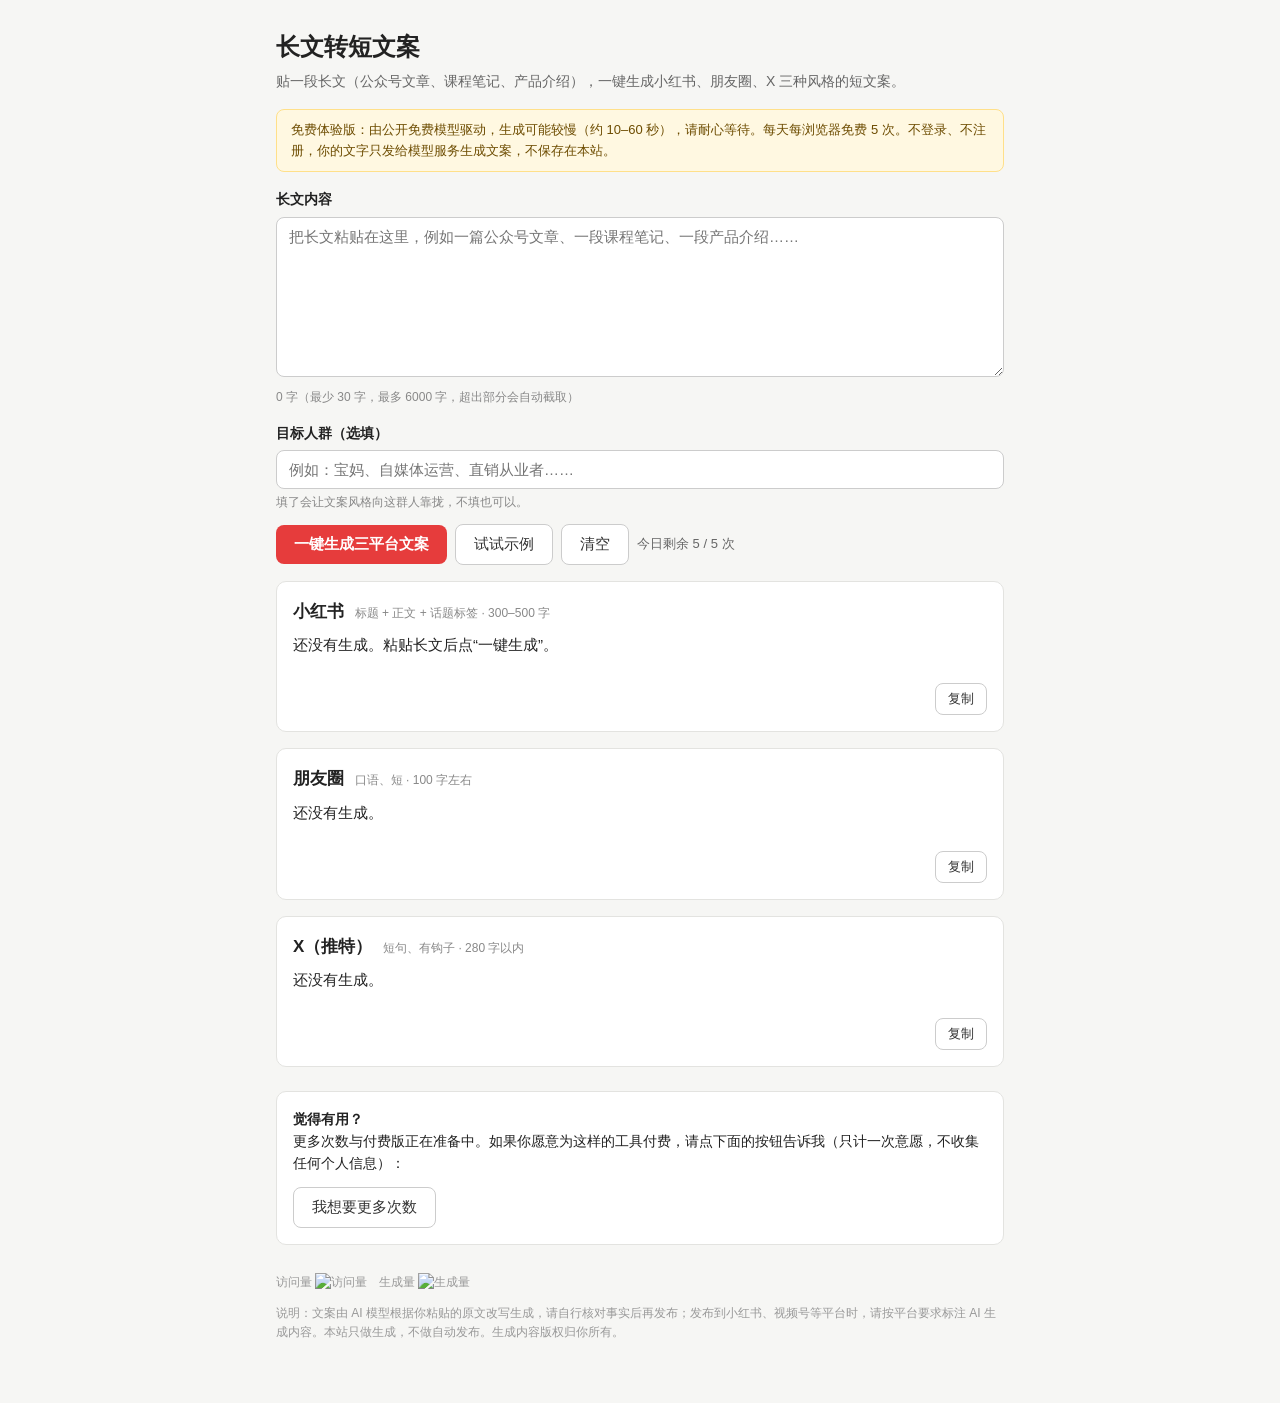
==== shortcopy/index.html @ 8d43e3bd "Add shortcopy MVP: long-text to multi-platform short copy tool (free, no login)" ====
<!DOCTYPE html>
<html lang="zh-CN">
<head>
<meta charset="UTF-8">
<meta name="viewport" content="width=device-width, initial-scale=1.0">
<title>长文转短文案 · 免费体验版</title>
<meta name="description" content="贴一段长文，一键生成小红书、朋友圈、X 三种风格的短文案。免费体验版，每天每浏览器免费 5 次。">
<style>
  * { box-sizing: border-box; }
  body { margin: 0; font-family: -apple-system, "PingFang SC", "Microsoft YaHei", sans-serif; background: #f6f6f4; color: #222; line-height: 1.6; }
  .wrap { max-width: 760px; margin: 0 auto; padding: 20px 16px 48px; }
  h1 { font-size: 24px; margin: 8px 0 4px; }
  .sub { color: #666; font-size: 14px; margin: 0 0 16px; }
  .notice { background: #fff8e1; border: 1px solid #ffe08a; border-radius: 8px; padding: 10px 14px; font-size: 13px; color: #6d4c00; margin-bottom: 16px; }
  label { font-weight: 600; font-size: 14px; display: block; margin: 14px 0 6px; }
  textarea, input[type=text] { width: 100%; border: 1px solid #ccc; border-radius: 8px; padding: 10px 12px; font-size: 15px; font-family: inherit; background: #fff; }
  textarea { min-height: 160px; resize: vertical; }
  .hint { font-size: 12px; color: #888; margin-top: 4px; }
  .row { display: flex; gap: 8px; margin-top: 12px; flex-wrap: wrap; align-items: center; }
  button { border: none; border-radius: 8px; padding: 10px 18px; font-size: 15px; cursor: pointer; }
  button.primary { background: #e63c3c; color: #fff; font-weight: 600; }
  button.primary:disabled { background: #ccc; cursor: not-allowed; }
  button.ghost { background: #fff; border: 1px solid #ccc; color: #333; }
  button.small { padding: 6px 12px; font-size: 13px; }
  .quota { font-size: 13px; color: #666; }
  .card { background: #fff; border: 1px solid #e3e3e0; border-radius: 10px; padding: 16px; margin-top: 16px; }
  .card h2 { font-size: 17px; margin: 0 0 8px; }
  .card h2 .tag { font-size: 12px; color: #888; font-weight: 400; margin-left: 6px; }
  .out { white-space: pre-wrap; word-break: break-word; font-size: 15px; min-height: 40px; }
  .out.loading { color: #888; }
  .out.error { color: #c00; font-size: 14px; }
  .meta { display: flex; justify-content: space-between; align-items: center; margin-top: 10px; font-size: 13px; color: #888; }
  .feedback { margin-top: 24px; background: #fff; border: 1px solid #e3e3e0; border-radius: 10px; padding: 16px; font-size: 14px; }
  footer { margin-top: 28px; font-size: 12px; color: #999; }
  footer .badges img { vertical-align: middle; margin-right: 8px; }
</style>
</head>
<body>
<div class="wrap">
  <h1>长文转短文案</h1>
  <p class="sub">贴一段长文（公众号文章、课程笔记、产品介绍），一键生成小红书、朋友圈、X 三种风格的短文案。</p>

  <div class="notice">免费体验版：由公开免费模型驱动，生成可能较慢（约 10–60 秒），请耐心等待。每天每浏览器免费 5 次。不登录、不注册，你的文字只发给模型服务生成文案，不保存在本站。</div>

  <label for="src">长文内容</label>
  <textarea id="src" placeholder="把长文粘贴在这里，例如一篇公众号文章、一段课程笔记、一段产品介绍……"></textarea>
  <div class="hint"><span id="srcCount">0</span> 字（最少 30 字，最多 6000 字，超出部分会自动截取）</div>

  <label for="aud">目标人群（选填）</label>
  <input type="text" id="aud" placeholder="例如：宝妈、自媒体运营、直销从业者……">
  <div class="hint">填了会让文案风格向这群人靠拢，不填也可以。</div>

  <div class="row">
    <button class="primary" id="go">一键生成三平台文案</button>
    <button class="ghost" id="example">试试示例</button>
    <button class="ghost" id="clear">清空</button>
    <span class="quota" id="quota"></span>
  </div>

  <div class="card">
    <h2>小红书 <span class="tag">标题 + 正文 + 话题标签 · 300–500 字</span></h2>
    <div class="out" id="out-xhs">还没有生成。粘贴长文后点“一键生成”。</div>
    <div class="meta"><span id="count-xhs"></span><button class="ghost small" data-copy="out-xhs">复制</button></div>
  </div>

  <div class="card">
    <h2>朋友圈 <span class="tag">口语、短 · 100 字左右</span></h2>
    <div class="out" id="out-pyq">还没有生成。</div>
    <div class="meta"><span id="count-pyq"></span><button class="ghost small" data-copy="out-pyq">复制</button></div>
  </div>

  <div class="card">
    <h2>X（推特） <span class="tag">短句、有钩子 · 280 字以内</span></h2>
    <div class="out" id="out-x">还没有生成。</div>
    <div class="meta"><span id="count-x"></span><button class="ghost small" data-copy="out-x">复制</button></div>
  </div>

  <div class="feedback">
    <strong>觉得有用？</strong><br>
    更多次数与付费版正在准备中。如果你愿意为这样的工具付费，请点下面的按钮告诉我（只计一次意愿，不收集任何个人信息）：
    <div class="row">
      <button class="ghost" id="want">我想要更多次数</button>
      <span id="wantMsg" style="font-size:13px;color:#666"></span>
    </div>
  </div>

  <footer>
    <div class="badges">
      <span>访问量 <img src="https://api.visitorbadge.io/api/visitors?path=seekgirl.github.io%2Fshortcopy&label=%E8%AE%BF%E9%97%AE%E9%87%8F&countColor=%230b6fa4" alt="访问量"></span>
      <span>生成量 <img src="https://api.visitorbadge.io/api/visitors?path=seekgirl.github.io%2Fgen%2Fshortcopy&label=%E7%94%9F%E6%88%90%E9%87%8F&countColor=%230b6fa4" alt="生成量"></span>
    </div>
    <p>说明：文案由 AI 模型根据你粘贴的原文改写生成，请自行核对事实后再发布；发布到小红书、视频号等平台时，请按平台要求标注 AI 生成内容。本站只做生成，不做自动发布。生成内容版权归你所有。</p>
  </footer>
</div>

<script>
(function () {
  var API = 'https://text.pollinations.ai/';
  var DAILY_LIMIT = 5;
  var TIMEOUT_MS = 120000;

  var srcEl = document.getElementById('src');
  var audEl = document.getElementById('aud');
  var goBtn = document.getElementById('go');
  var quotaEl = document.getElementById('quota');

  function todayKey() {
    var d = new Date();
    return 'sc_used_' + d.getFullYear() + '-' + (d.getMonth() + 1) + '-' + d.getDate();
  }
  function usedCount() {
    return parseInt(localStorage.getItem(todayKey()) || '0', 10) || 0;
  }
  function renderQuota() {
    var left = DAILY_LIMIT - usedCount();
    quotaEl.textContent = '今日剩余 ' + Math.max(left, 0) + ' / ' + DAILY_LIMIT + ' 次';
    goBtn.disabled = left <= 0;
    if (left <= 0) quotaEl.textContent += '（明天再来，或点“我想要更多次数”告诉我）';
  }
  function bumpGenBadge() {
    var img = new Image();
    img.src = 'https://api.visitorbadge.io/api/visitors?path=seekgirl.github.io%2Fgen%2Fshortcopy&label=%E7%94%9F%E6%88%90%E9%87%8F&countColor=%230b6fa4&_=' + Date.now();
  }

  srcEl.addEventListener('input', function () {
    document.getElementById('srcCount').textContent = srcEl.value.length;
  });

  var SAMPLE = '今天读了一篇讲独立开发的文章，作者一个人做了个小工具：帮写公众号、播客长文的人，自动生成小红书、朋友圈、推特三种风格的短文案。最开始只是他自己用着顺手的脚本，写完长文要手动拆三种文案太烦了。发到论坛分享之后，评论区反应不错，他才做成产品。前三个月基本零收入，注册才两百多，付费个位数，中间两次想放弃。后来他把目标用户从所有内容创作者，收窄到每天要发多平台内容的自媒体运营，定价从订阅制改成按次付费，转化率反而上去了。现在注册用户三千八百多，付费转化率百分之六左右，月流水四五千块。他踩过最大的坑是一开始想做全能工具，什么平台都支持，结果每个功能都做得不上不下，留存很差。砍到只做三个平台之后，留存反而涨了一倍。';

  document.getElementById('example').addEventListener('click', function () {
    srcEl.value = SAMPLE;
    document.getElementById('srcCount').textContent = srcEl.value.length;
    srcEl.focus();
  });
  document.getElementById('clear').addEventListener('click', function () {
    srcEl.value = '';
    audEl.value = '';
    document.getElementById('srcCount').textContent = '0';
  });

  function buildPrompt(style, text, aud) {
    var base = '你是一位擅长把长文改写成短文案的中文编辑。只根据下面提供的原文内容改写，不编造数字、案例、结论、人名、情节和情绪描写；原文没有的信息不要补。只输出文案本身，不要加任何解释、前缀或括号说明。\n';
    var audLine = aud ? '目标读者是' + aud + '，语言风格向这群人靠拢。\n' : '';
    var task = '';
    if (style === 'xhs') task = '改写成一篇小红书笔记：先给一个吸引人的标题（20字以内），再写正文 300–500 字，口语化、有真实感、分段清晰，可用少量表情符号；结尾加 3–6 个相关话题标签（#话题）。';
    if (style === 'pyq') task = '改写成一条朋友圈文案：口语化，像在跟朋友聊天，100 字左右，只写原文里最打动人的一点，结尾可以加一句互动提问。不要标题，不要话题标签。';
    if (style === 'x') task = '改写成一条 X（推特）文案：280 字以内，短句、有钩子，第一句就要抓住人，信息密度高。可以分 2–3 行。最多 1–2 个话题标签。';
    return base + audLine + task + '\n\n原文如下：\n' + text;
  }

  function callModel(prompt) {
    var ctrl = new AbortController();
    var timer = setTimeout(function () { ctrl.abort(); }, TIMEOUT_MS);
    return fetch(API, {
      method: 'POST',
      headers: { 'Content-Type': 'application/json' },
      body: JSON.stringify({ messages: [{ role: 'user', content: prompt }], model: 'openai' }),
      signal: ctrl.signal
    }).then(function (resp) {
      clearTimeout(timer);
      if (!resp.ok) throw new Error('模型服务返回 HTTP ' + resp.status);
      return resp.text();
    }).then(function (t) {
      var s = (t || '').trim();
      if (!s) throw new Error('模型返回了空内容');
      return s;
    }).catch(function (e) {
      clearTimeout(timer);
      if (e.name === 'AbortError') throw new Error('生成超时（超过 120 秒），模型服务可能繁忙');
      throw e;
    });
  }

  function setOut(id, text, cls) {
    var el = document.getElementById(id);
    el.textContent = text;
    el.className = 'out' + (cls ? ' ' + cls : '');
  }
  function setCount(id, n) {
    document.getElementById(id).textContent = n ? ('共 ' + n + ' 字') : '';
  }

  goBtn.addEventListener('click', function () {
    var text = srcEl.value.trim();
    if (text.length < 30) { alert('请至少粘贴 30 字的长文再生成。'); return; }
    if (usedCount() >= DAILY_LIMIT) { alert('今日 5 次已用完，明天再来。'); renderQuota(); return; }
    if (text.length > 6000) { text = text.slice(0, 6000); }
    var aud = audEl.value.trim();

    goBtn.disabled = true;
    goBtn.textContent = '生成中，请稍候…';
    setOut('out-xhs', '生成中…', 'loading');
    setOut('out-pyq', '生成中…', 'loading');
    setOut('out-x', '生成中…', 'loading');

    var jobs = [
      { id: 'out-xhs', cid: 'count-xhs', style: 'xhs' },
      { id: 'out-pyq', cid: 'count-pyq', style: 'pyq' },
      { id: 'out-x', cid: 'count-x', style: 'x' }
    ];
    var done = 0, okCount = 0;
    jobs.forEach(function (job) {
      callModel(buildPrompt(job.style, text, aud)).then(function (res) {
        setOut(job.id, res, '');
        setCount(job.cid, res.length);
        okCount++;
      }).catch(function (e) {
        setOut(job.id, '生成失败：' + e.message + '。请稍后重试，本次不计次数。', 'error');
        setCount(job.cid, 0);
      }).finally(function () {
        done++;
        if (done === jobs.length) {
          goBtn.disabled = false;
          goBtn.textContent = '一键生成三平台文案';
          if (okCount > 0) {
            try {
              localStorage.setItem(todayKey(), String(usedCount() + 1));
              bumpGenBadge();
            } catch (e) {}
            renderQuota();
          } else {
            renderQuota();
          }
        }
      });
    });
  });

  document.querySelectorAll('[data-copy]').forEach(function (btn) {
    btn.addEventListener('click', function () {
      var el = document.getElementById(btn.getAttribute('data-copy'));
      var txt = el.textContent || '';
      if (!txt || el.classList.contains('loading') || el.classList.contains('error') || txt.indexOf('还没有生成') === 0) {
        alert('还没有可复制的内容。');
        return;
      }
      function done() { btn.textContent = '已复制'; setTimeout(function () { btn.textContent = '复制'; }, 1500); }
      if (navigator.clipboard && navigator.clipboard.writeText) {
        navigator.clipboard.writeText(txt).then(done, function () { fallback(); });
      } else { fallback(); }
      function fallback() {
        var ta = document.createElement('textarea');
        ta.value = txt;
        document.body.appendChild(ta);
        ta.select();
        try { document.execCommand('copy'); done(); } catch (e) { alert('复制失败，请手动选中复制。'); }
        document.body.removeChild(ta);
      }
    });
  });

  document.getElementById('want').addEventListener('click', function () {
    var img = new Image();
    img.src = 'https://api.visitorbadge.io/api/visitors?path=seekgirl.github.io%2Fwant%2Fshortcopy&label=%E6%84%BF%E6%9C%9B&countColor=%230b6fa4&_=' + Date.now();
    document.getElementById('wantMsg').textContent = '收到，谢谢！更多次数正在准备中。';
  });

  renderQuota();
})();
</script>
</body>
</html>
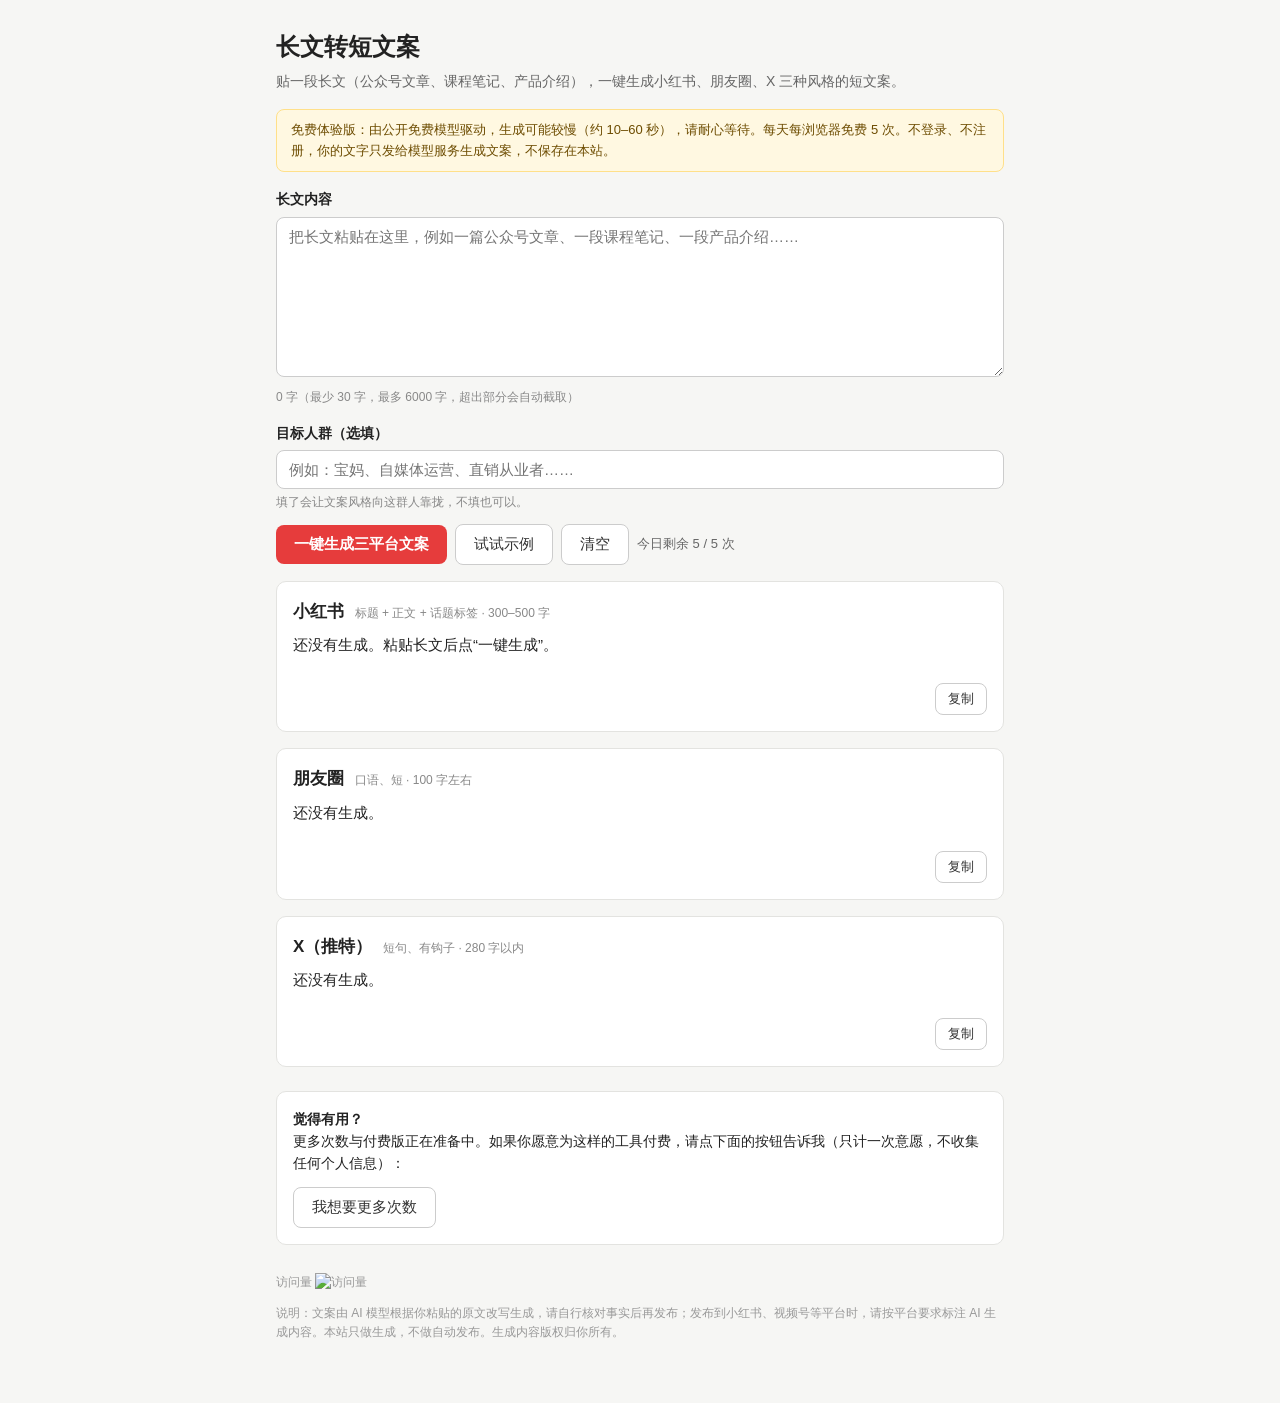
==== commit 9e13f079: "Fix shortcopy MVP: remove gen badge from footer (gen counted only on successful generation)" ====
--- a/shortcopy/index.html
+++ b/shortcopy/index.html
@@ -87,7 +87,6 @@
   <footer>
     <div class="badges">
       <span>访问量 <img src="https://api.visitorbadge.io/api/visitors?path=seekgirl.github.io%2Fshortcopy&label=%E8%AE%BF%E9%97%AE%E9%87%8F&countColor=%230b6fa4" alt="访问量"></span>
-      <span>生成量 <img src="https://api.visitorbadge.io/api/visitors?path=seekgirl.github.io%2Fgen%2Fshortcopy&label=%E7%94%9F%E6%88%90%E9%87%8F&countColor=%230b6fa4" alt="生成量"></span>
     </div>
     <p>说明：文案由 AI 模型根据你粘贴的原文改写生成，请自行核对事实后再发布；发布到小红书、视频号等平台时，请按平台要求标注 AI 生成内容。本站只做生成，不做自动发布。生成内容版权归你所有。</p>
   </footer>
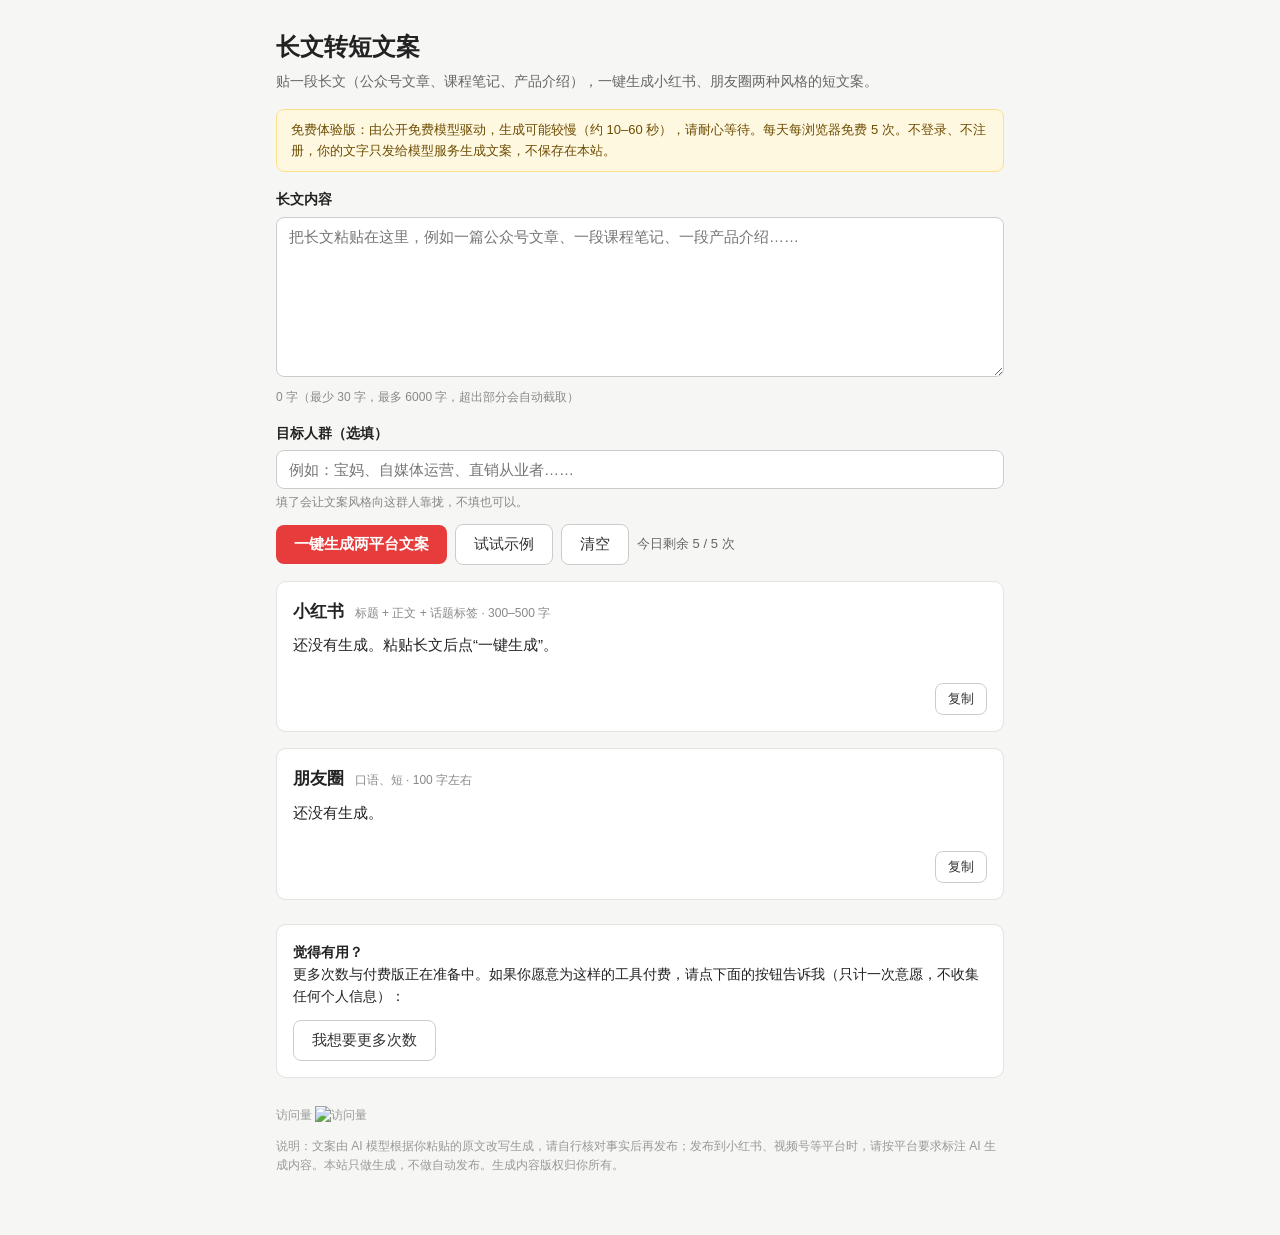
==== commit 240f3e7e: "Remove X version from shortcopy MVP: no demand in mainland (X banned), keep Xiaohongshu + Moments on" ====
--- a/shortcopy/index.html
+++ b/shortcopy/index.html
@@ -4,7 +4,7 @@
 <meta charset="UTF-8">
 <meta name="viewport" content="width=device-width, initial-scale=1.0">
 <title>长文转短文案 · 免费体验版</title>
-<meta name="description" content="贴一段长文，一键生成小红书、朋友圈、X 三种风格的短文案。免费体验版，每天每浏览器免费 5 次。">
+<meta name="description" content="贴一段长文，一键生成小红书、朋友圈两种风格的短文案。免费体验版，每天每浏览器免费 5 次。">
 <style>
   * { box-sizing: border-box; }
   body { margin: 0; font-family: -apple-system, "PingFang SC", "Microsoft YaHei", sans-serif; background: #f6f6f4; color: #222; line-height: 1.6; }
@@ -38,7 +38,7 @@
 <body>
 <div class="wrap">
   <h1>长文转短文案</h1>
-  <p class="sub">贴一段长文（公众号文章、课程笔记、产品介绍），一键生成小红书、朋友圈、X 三种风格的短文案。</p>
+  <p class="sub">贴一段长文（公众号文章、课程笔记、产品介绍），一键生成小红书、朋友圈两种风格的短文案。</p>
 
   <div class="notice">免费体验版：由公开免费模型驱动，生成可能较慢（约 10–60 秒），请耐心等待。每天每浏览器免费 5 次。不登录、不注册，你的文字只发给模型服务生成文案，不保存在本站。</div>
 
@@ -51,7 +51,7 @@
   <div class="hint">填了会让文案风格向这群人靠拢，不填也可以。</div>
 
   <div class="row">
-    <button class="primary" id="go">一键生成三平台文案</button>
+    <button class="primary" id="go">一键生成两平台文案</button>
     <button class="ghost" id="example">试试示例</button>
     <button class="ghost" id="clear">清空</button>
     <span class="quota" id="quota"></span>
@@ -67,12 +67,6 @@
     <h2>朋友圈 <span class="tag">口语、短 · 100 字左右</span></h2>
     <div class="out" id="out-pyq">还没有生成。</div>
     <div class="meta"><span id="count-pyq"></span><button class="ghost small" data-copy="out-pyq">复制</button></div>
-  </div>
-
-  <div class="card">
-    <h2>X（推特） <span class="tag">短句、有钩子 · 280 字以内</span></h2>
-    <div class="out" id="out-x">还没有生成。</div>
-    <div class="meta"><span id="count-x"></span><button class="ghost small" data-copy="out-x">复制</button></div>
   </div>
 
   <div class="feedback">
@@ -125,7 +119,7 @@
     document.getElementById('srcCount').textContent = srcEl.value.length;
   });
 
-  var SAMPLE = '今天读了一篇讲独立开发的文章，作者一个人做了个小工具：帮写公众号、播客长文的人，自动生成小红书、朋友圈、推特三种风格的短文案。最开始只是他自己用着顺手的脚本，写完长文要手动拆三种文案太烦了。发到论坛分享之后，评论区反应不错，他才做成产品。前三个月基本零收入，注册才两百多，付费个位数，中间两次想放弃。后来他把目标用户从所有内容创作者，收窄到每天要发多平台内容的自媒体运营，定价从订阅制改成按次付费，转化率反而上去了。现在注册用户三千八百多，付费转化率百分之六左右，月流水四五千块。他踩过最大的坑是一开始想做全能工具，什么平台都支持，结果每个功能都做得不上不下，留存很差。砍到只做三个平台之后，留存反而涨了一倍。';
+  var SAMPLE = '今天读了一篇讲独立开发的文章，作者一个人做了个小工具：帮写公众号、播客长文的人，自动生成小红书、朋友圈两种风格的短文案。最开始只是他自己用着顺手的脚本，写完长文要手动拆三种文案太烦了。发到论坛分享之后，评论区反应不错，他才做成产品。前三个月基本零收入，注册才两百多，付费个位数，中间两次想放弃。后来他把目标用户从所有内容创作者，收窄到每天要发多平台内容的自媒体运营，定价从订阅制改成按次付费，转化率反而上去了。现在注册用户三千八百多，付费转化率百分之六左右，月流水四五千块。他踩过最大的坑是一开始想做全能工具，什么平台都支持，结果每个功能都做得不上不下，留存很差。砍到只做两个平台之后，留存反而涨了一倍。';
 
   document.getElementById('example').addEventListener('click', function () {
     srcEl.value = SAMPLE;
@@ -144,7 +138,6 @@
     var task = '';
     if (style === 'xhs') task = '改写成一篇小红书笔记：先给一个吸引人的标题（20字以内），再写正文 300–500 字，口语化、有真实感、分段清晰，可用少量表情符号；结尾加 3–6 个相关话题标签（#话题）。';
     if (style === 'pyq') task = '改写成一条朋友圈文案：口语化，像在跟朋友聊天，100 字左右，只写原文里最打动人的一点，结尾可以加一句互动提问。不要标题，不要话题标签。';
-    if (style === 'x') task = '改写成一条 X（推特）文案：280 字以内，短句、有钩子，第一句就要抓住人，信息密度高。可以分 2–3 行。最多 1–2 个话题标签。';
     return base + audLine + task + '\n\n原文如下：\n' + text;
   }
 
@@ -191,12 +184,10 @@
     goBtn.textContent = '生成中，请稍候…';
     setOut('out-xhs', '生成中…', 'loading');
     setOut('out-pyq', '生成中…', 'loading');
-    setOut('out-x', '生成中…', 'loading');
 
     var jobs = [
       { id: 'out-xhs', cid: 'count-xhs', style: 'xhs' },
-      { id: 'out-pyq', cid: 'count-pyq', style: 'pyq' },
-      { id: 'out-x', cid: 'count-x', style: 'x' }
+      { id: 'out-pyq', cid: 'count-pyq', style: 'pyq' }
     ];
     var done = 0, okCount = 0;
     jobs.forEach(function (job) {
@@ -211,7 +202,7 @@
         done++;
         if (done === jobs.length) {
           goBtn.disabled = false;
-          goBtn.textContent = '一键生成三平台文案';
+          goBtn.textContent = '一键生成两平台文案';
           if (okCount > 0) {
             try {
               localStorage.setItem(todayKey(), String(usedCount() + 1));
